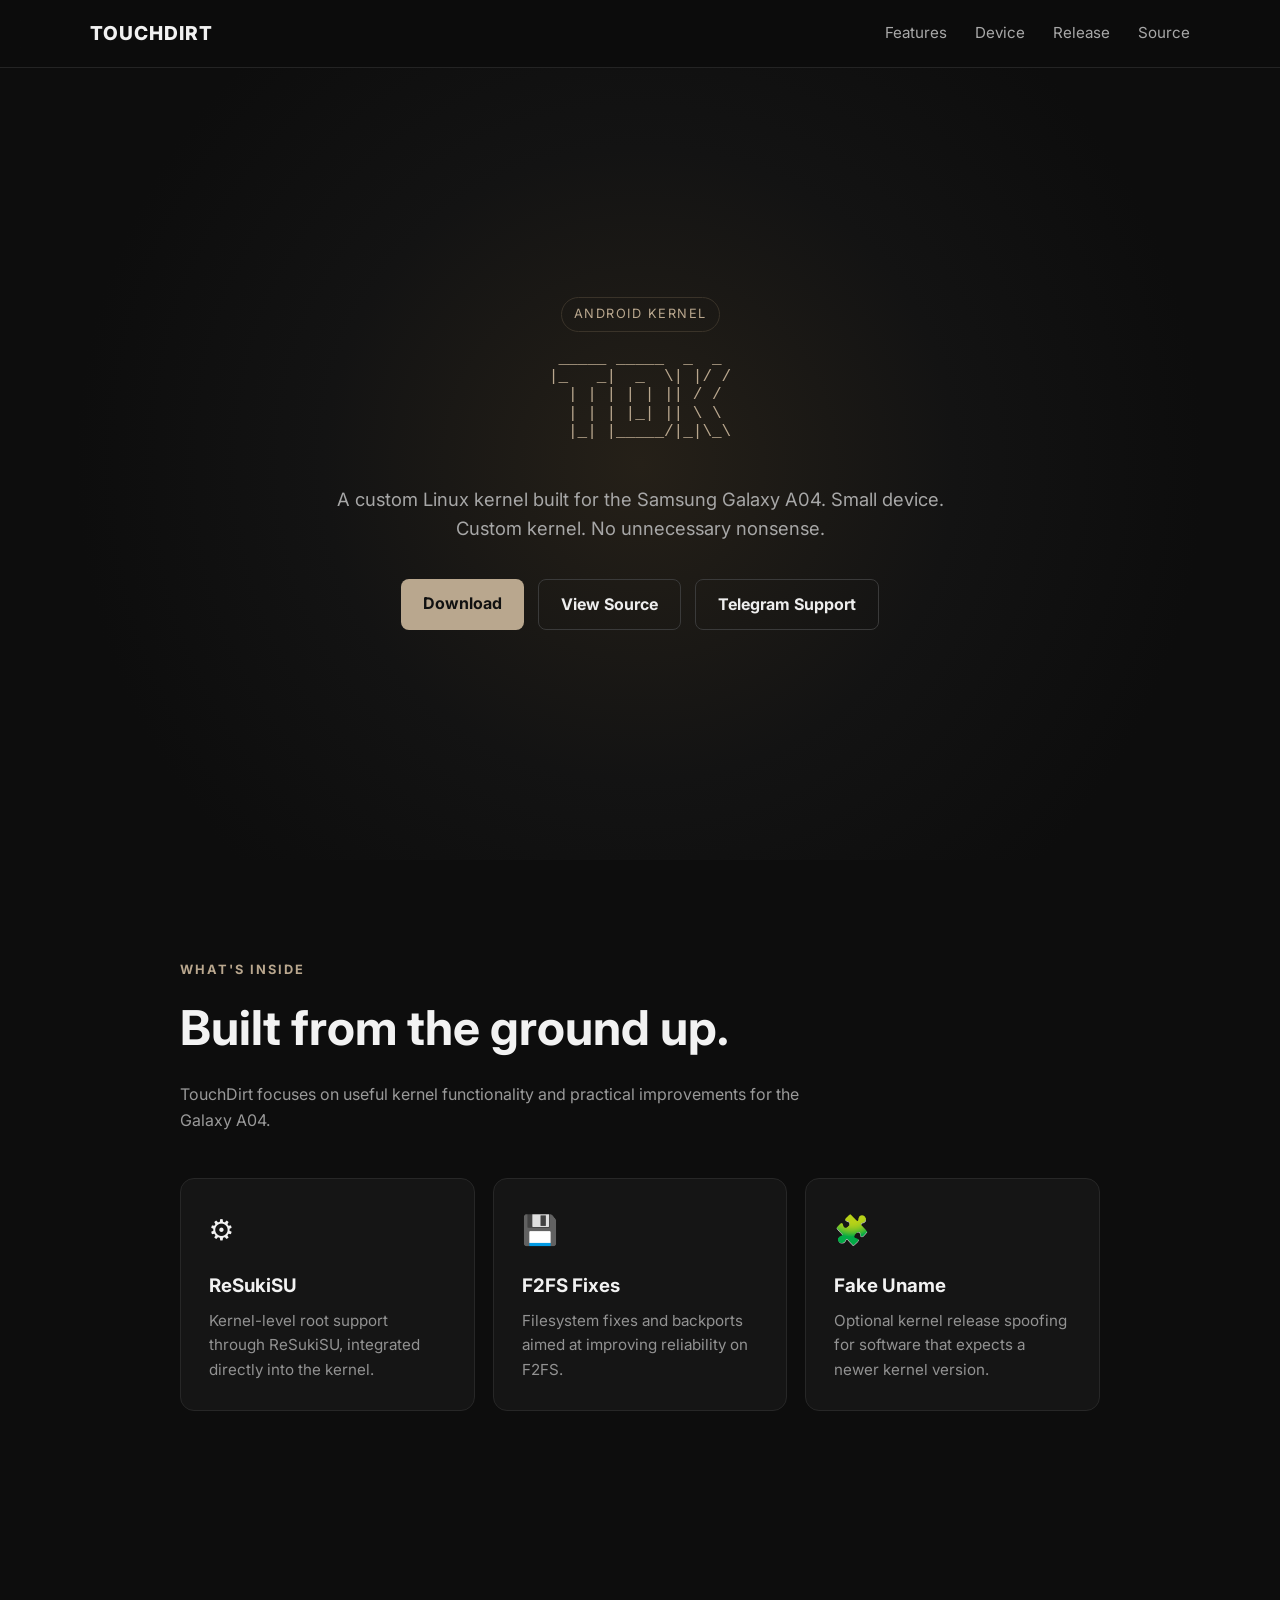
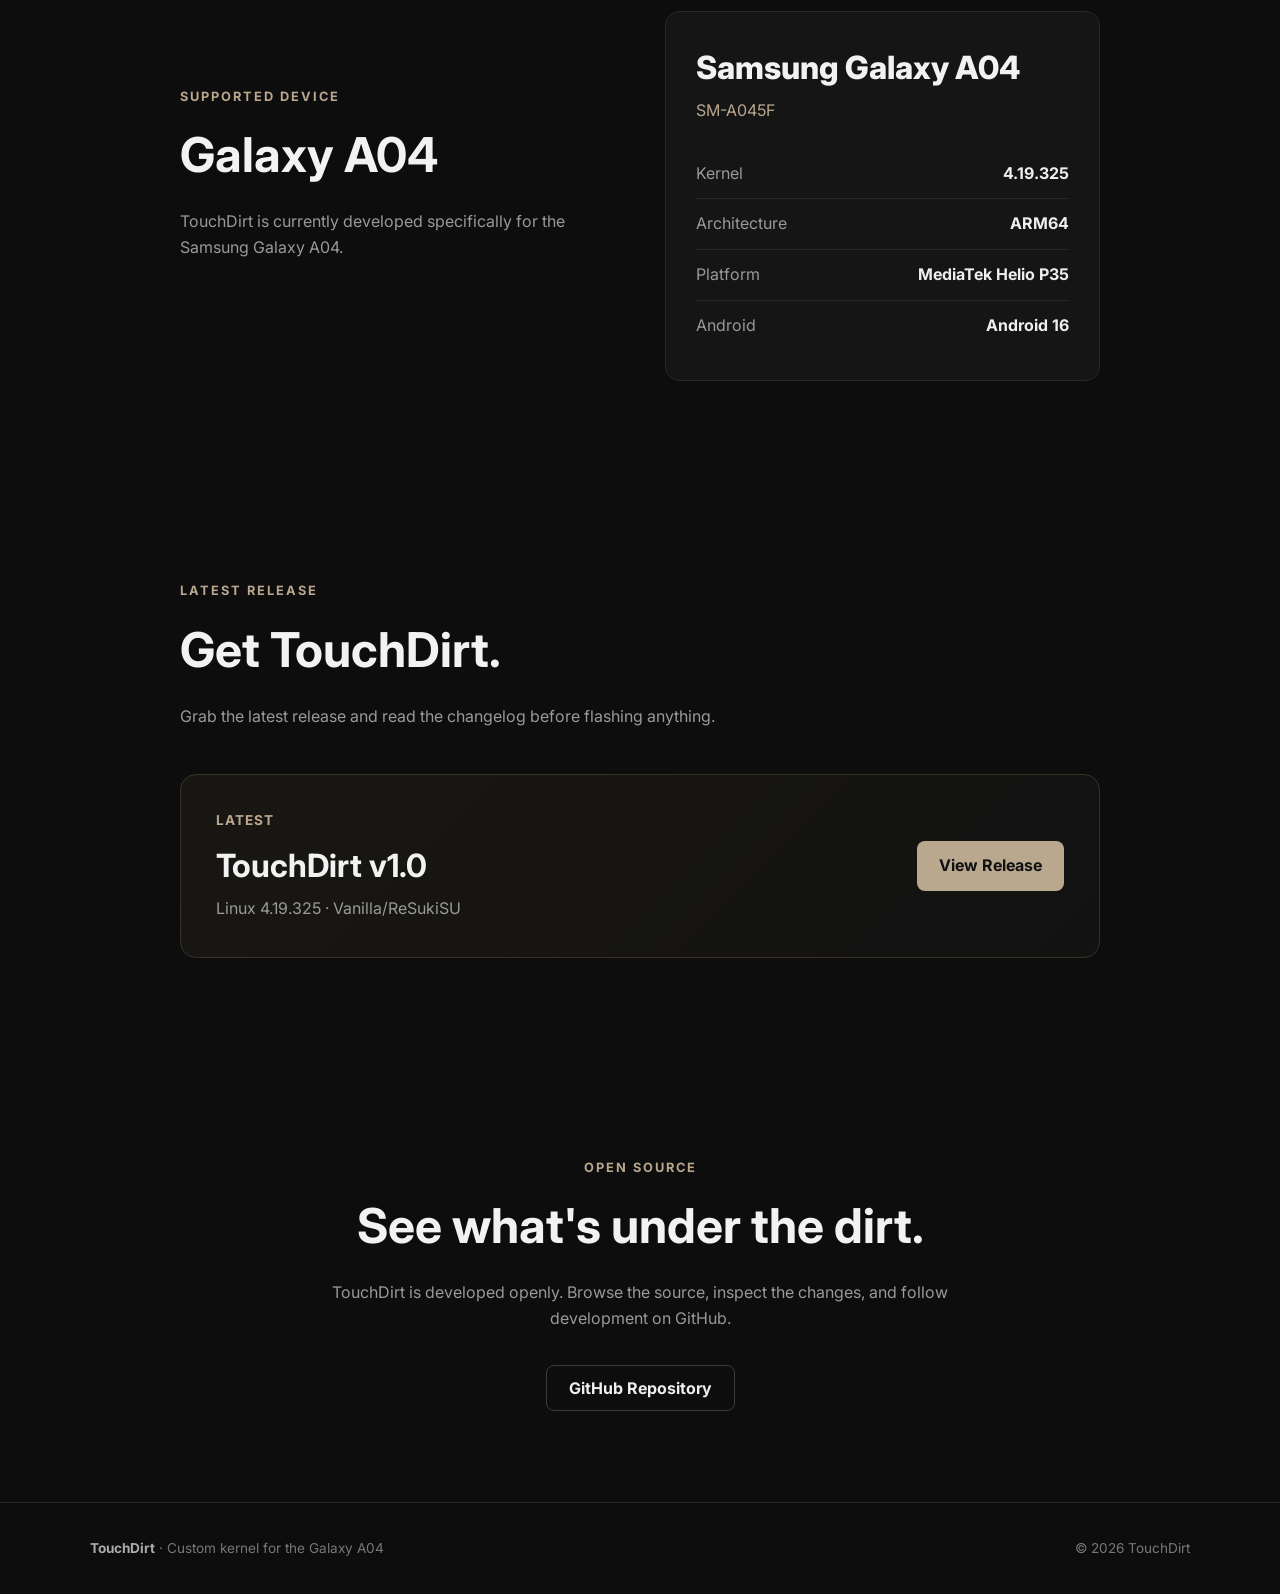
==== tdk/index.html @ be269071 "Update index.html" ====
<!DOCTYPE html>
<html lang="en">
<head>
    <meta charset="UTF-8">
    <meta name="viewport" content="width=device-width, initial-scale=1.0">

    <title>TouchDirt</title>

    <link rel="icon" href="favicon.png" type="image/png">

    <link rel="preconnect" href="https://fonts.googleapis.com">
    <link rel="preconnect" href="https://fonts.gstatic.com" crossorigin>
    <link href="https://fonts.googleapis.com/css2?family=Inter:wght@400;500;600;700;800&display=swap" rel="stylesheet">

    <style>
        * {
            box-sizing: border-box;
            margin: 0;
            padding: 0;
        }

        html {
            scroll-behavior: smooth;
        }

        body {
            font-family: Inter, system-ui, -apple-system, BlinkMacSystemFont, "Segoe UI", sans-serif;
            background: #0d0d0d;
            color: #f2f2f2;
            line-height: 1.6;
        }

        a {
            color: inherit;
            text-decoration: none;
        }

        /* Navigation */

        nav {
            position: sticky;
            top: 0;
            z-index: 10;

            display: flex;
            justify-content: space-between;
            align-items: center;

            padding: 18px 7%;

            background: rgba(13, 13, 13, 0.85);
            backdrop-filter: blur(12px);

            border-bottom: 1px solid #242424;
        }

        .logo {
            font-size: 1.2rem;
            font-weight: 800;
            letter-spacing: 1px;
        }

        .nav-links {
            display: flex;
            gap: 28px;
            color: #a8a8a8;
            font-size: 0.95rem;
        }

        .nav-links a:hover {
            color: #ffffff;
        }

        @media (max-width: 700px) {
            nav {
                flex-direction: column;
                gap: 14px;
                padding: 16px 5%;
            }

            .nav-links {
                display: flex;
                flex-wrap: wrap;
                justify-content: center;
                gap: 10px 20px;
                width: 100%;
                max-width: 100%;
                box-sizing: border-box;
            }

            .nav-links a {
                white-space: normal;
            }
        }

        /* Hero */

        .hero {
            min-height: 88vh;

            display: flex;
            align-items: center;
            justify-content: center;

            text-align: center;

            padding: 80px 20px;

            background:
                radial-gradient(
                    circle at center,
                    #252018 0%,
                    #131313 42%,
                    #0d0d0d 75%
                );
        }

        .hero-content {
            max-width: 850px;
        }

        .eyebrow {
            display: inline-block;

            margin-bottom: 18px;
            padding: 6px 12px;

            border: 1px solid #3a3329;
            border-radius: 999px;

            color: #b9a78e;
            font-size: 0.8rem;
            letter-spacing: 1.5px;
            text-transform: uppercase;
        }

        .logo-art {
            margin-bottom: 25px;

            font-family: "Courier New", monospace;
            font-size: clamp(0.55rem, 2vw, 1rem);
            line-height: 1.15;

            color: #b9a78e;

            white-space: pre;
        }

        .hero p {
            max-width: 620px;
            margin: 0 auto 35px;

            color: #a7a7a7;
            font-size: 1.15rem;
        }

        .buttons {
            display: flex;
            justify-content: center;
            gap: 14px;
            flex-wrap: wrap;
        }

        .button {
            padding: 12px 22px;

            border-radius: 8px;

            font-weight: 700;

            transition:
                transform 0.2s ease,
                background 0.2s ease;
        }

        .button:hover {
            transform: translateY(-2px);
        }

        .button-primary {
            background: #b9a78e;
            color: #111111;
        }

        .button-primary:hover {
            background: #c9b99f;
        }

        .button-secondary {
            border: 1px solid #3a3a3a;
            color: #eeeeee;
        }

        .button-secondary:hover {
            background: #191919;
        }

        /* General sections */

        section {
            max-width: 1100px;
            margin: auto;
            padding: 100px 7%;
        }

        .section-label {
            color: #b9a78e;
            font-size: 0.8rem;
            font-weight: 700;
            letter-spacing: 2px;
            text-transform: uppercase;

            margin-bottom: 10px;
        }

        section h2 {
            font-size: clamp(2rem, 5vw, 3rem);
            margin-bottom: 15px;
        }

        .section-description {
            color: #999999;
            max-width: 650px;
            margin-bottom: 45px;
        }

        /* Features */

        .features {
            display: grid;
            grid-template-columns: repeat(3, 1fr);
            gap: 18px;
        }

        .card {
            padding: 28px;

            background: #151515;

            border: 1px solid #272727;
            border-radius: 14px;

            transition:
                transform 0.2s ease,
                border-color 0.2s ease;
        }

        .card:hover {
            transform: translateY(-4px);
            border-color: #4a4034;
        }

        .card-icon {
            font-size: 1.8rem;
            margin-bottom: 18px;
        }

        .card h3 {
            margin-bottom: 8px;
        }

        .card p {
            color: #929292;
            font-size: 0.95rem;
        }

        /* Device */

        .device {
            display: grid;
            grid-template-columns: 1fr 1fr;
            gap: 50px;
            align-items: center;
        }

        .device-info {
            padding: 30px;

            background: #151515;
            border: 1px solid #272727;
            border-radius: 14px;
        }

        .device-name {
            font-size: 2rem;
            font-weight: 800;
            margin-bottom: 5px;
        }

        .device-model {
            color: #b9a78e;
            margin-bottom: 25px;
        }

        .spec {
            display: flex;
            justify-content: space-between;

            padding: 12px 0;

            border-bottom: 1px solid #292929;

            color: #999999;
        }

        .spec:last-child {
            border-bottom: none;
        }

        .spec strong {
            color: #eeeeee;
        }

        /* Release */

        .release {
            display: flex;
            justify-content: space-between;
            align-items: center;
            gap: 30px;

            padding: 35px;

            background:
                linear-gradient(
                    135deg,
                    #191713,
                    #121212
                );

            border: 1px solid #393126;
            border-radius: 16px;
        }

        .release-version {
            color: #b9a78e;
            font-size: 0.85rem;
            font-weight: 700;
            letter-spacing: 1px;
            text-transform: uppercase;

            margin-bottom: 8px;
        }

        .release h3 {
            font-size: 2rem;
            margin-bottom: 5px;
        }

        .release p {
            color: #999999;
        }

        /* Source */

        .source {
            text-align: center;
        }

        .source .section-description {
            margin-left: auto;
            margin-right: auto;
        }

        /* Footer */

        footer {
            padding: 35px 7%;

            border-top: 1px solid #242424;

            color: #777777;
            font-size: 0.85rem;

            display: flex;
            justify-content: space-between;
            gap: 20px;
            flex-wrap: wrap;
        }

        footer strong {
            color: #aaaaaa;
        }

        /* Mobile */

        @media (max-width: 750px) {
            nav {
                padding: 16px 5%;
            }

            .nav-links {
                display: none;
            }

            section {
                padding: 75px 5%;
            }

            .features {
                grid-template-columns: 1fr;
            }

            .device {
                grid-template-columns: 1fr;
            }

            .release {
                flex-direction: column;
                align-items: flex-start;
            }

            .hero h1 {
                letter-spacing: -3px;
            }
        }
    </style>
</head>

<body>

    <!-- Navigation -->

    <nav>
        <a href="#" class="logo">TOUCHDIRT</a>

        <div class="nav-links">
            <a href="#features">Features</a>
            <a href="#device">Device</a>
            <a href="#release">Release</a>
            <a href="#source">Source</a>
        </div>
    </nav>


    <!-- Hero -->

    <header class="hero">

        <div class="hero-content">

            <div class="eyebrow">
                Android Kernel
            </div>

            <!-- DO NOT FIX THE SPACING. IT IS INTENTIONAL. -->
            <pre class="logo-art">
_____ _____  _  _
|_   _|  _  \| |/ /
 | | | | | || / /
 | | | |_| || \ \
  |_| |_____/|_|\_\
            </pre>

            <p>
                A custom Linux kernel built for the Samsung Galaxy A04.
                Small device. Custom kernel. No unnecessary nonsense.
            </p>

            <div class="buttons">

                <a
                    class="button button-primary"
                    href="#release"
                >
                    Download
                </a>

                <a
                    class="button button-secondary"
                    href="https://github.com/DaniTheSillyFem/android_kernel_samsung_a04"
                >
                    View Source
                </a>

                <a
                    class="button button-secondary"
                    href="https://t.me/touchdirtkernel"
                >
                    Telegram Support
                </a>

            </div>

        </div>

    </header>


    <!-- Features -->

    <section id="features">

        <div class="section-label">
            What's inside
        </div>

        <h2>
            Built from the ground up.
        </h2>

        <p class="section-description">
            TouchDirt focuses on useful kernel functionality and
            practical improvements for the Galaxy A04.
        </p>

        <div class="features">

            <article class="card">

                <div class="card-icon">⚙️</div>

                <h3>ReSukiSU</h3>

                <p>
                    Kernel-level root support through ReSukiSU,
                    integrated directly into the kernel.
                </p>

            </article>


            <article class="card">

                <div class="card-icon">💾</div>

                <h3>F2FS Fixes</h3>

                <p>
                    Filesystem fixes and backports aimed at
                    improving reliability on F2FS.
                </p>

            </article>


            <article class="card">

                <div class="card-icon">🧩</div>

                <h3>Fake Uname</h3>

                <p>
                    Optional kernel release spoofing for software
                    that expects a newer kernel version.
                </p>

            </article>

        </div>

    </section>


    <!-- Device -->

    <section id="device">

        <div class="device">

            <div>

                <div class="section-label">
                    Supported device
                </div>

                <h2>
                    Galaxy A04
                </h2>

                <p class="section-description">
                    TouchDirt is currently developed specifically
                    for the Samsung Galaxy A04.
                </p>

            </div>


            <div class="device-info">

                <div class="device-name">
                    Samsung Galaxy A04
                </div>

                <div class="device-model">
                    SM-A045F
                </div>

                <div class="spec">
                    <span>Kernel</span>
                    <strong>4.19.325</strong>
                </div>

                <div class="spec">
                    <span>Architecture</span>
                    <strong>ARM64</strong>
                </div>

                <div class="spec">
                    <span>Platform</span>
                    <strong>MediaTek Helio P35</strong>
                </div>

                <div class="spec">
                    <span>Android</span>
                    <strong>Android 16</strong>
                </div>

            </div>

        </div>

    </section>


    <!-- Release -->

    <section id="release">

        <div class="section-label">
            Latest release
        </div>

        <h2>
            Get TouchDirt.
        </h2>

        <p class="section-description">
            Grab the latest release and read the changelog before
            flashing anything.
        </p>

        <div class="release">

            <div>

                <div class="release-version">
                    Latest
                </div>

                <h3>
                    TouchDirt v1.0
                </h3>

                <p>
                    Linux 4.19.325 · Vanilla/ReSukiSU
                </p>

            </div>

            <!-- Replace this with your release URL -->

            <a
                class="button button-primary"
                href="https://github.com/DaniTheSillyFem/android_kernel_samsung_a04/releases"
            >
                View Release
            </a>

        </div>

    </section>


    <!-- Source -->

    <section id="source" class="source">

        <div class="section-label">
            Open source
        </div>

        <h2>
            See what's under the dirt.
        </h2>

        <p class="section-description">
            TouchDirt is developed openly. Browse the source,
            inspect the changes, and follow development on GitHub.
        </p>

        <!-- Replace with your repository -->

        <a
            class="button button-secondary"
            href="https://github.com/"
        >
            GitHub Repository
        </a>

    </section>


    <!-- Footer -->

    <footer>

        <div>
            <strong>TouchDirt</strong>
            · Custom kernel for the Galaxy A04
        </div>

        <div>
            © 2026 TouchDirt
        </div>

    </footer>

</body>
</html>
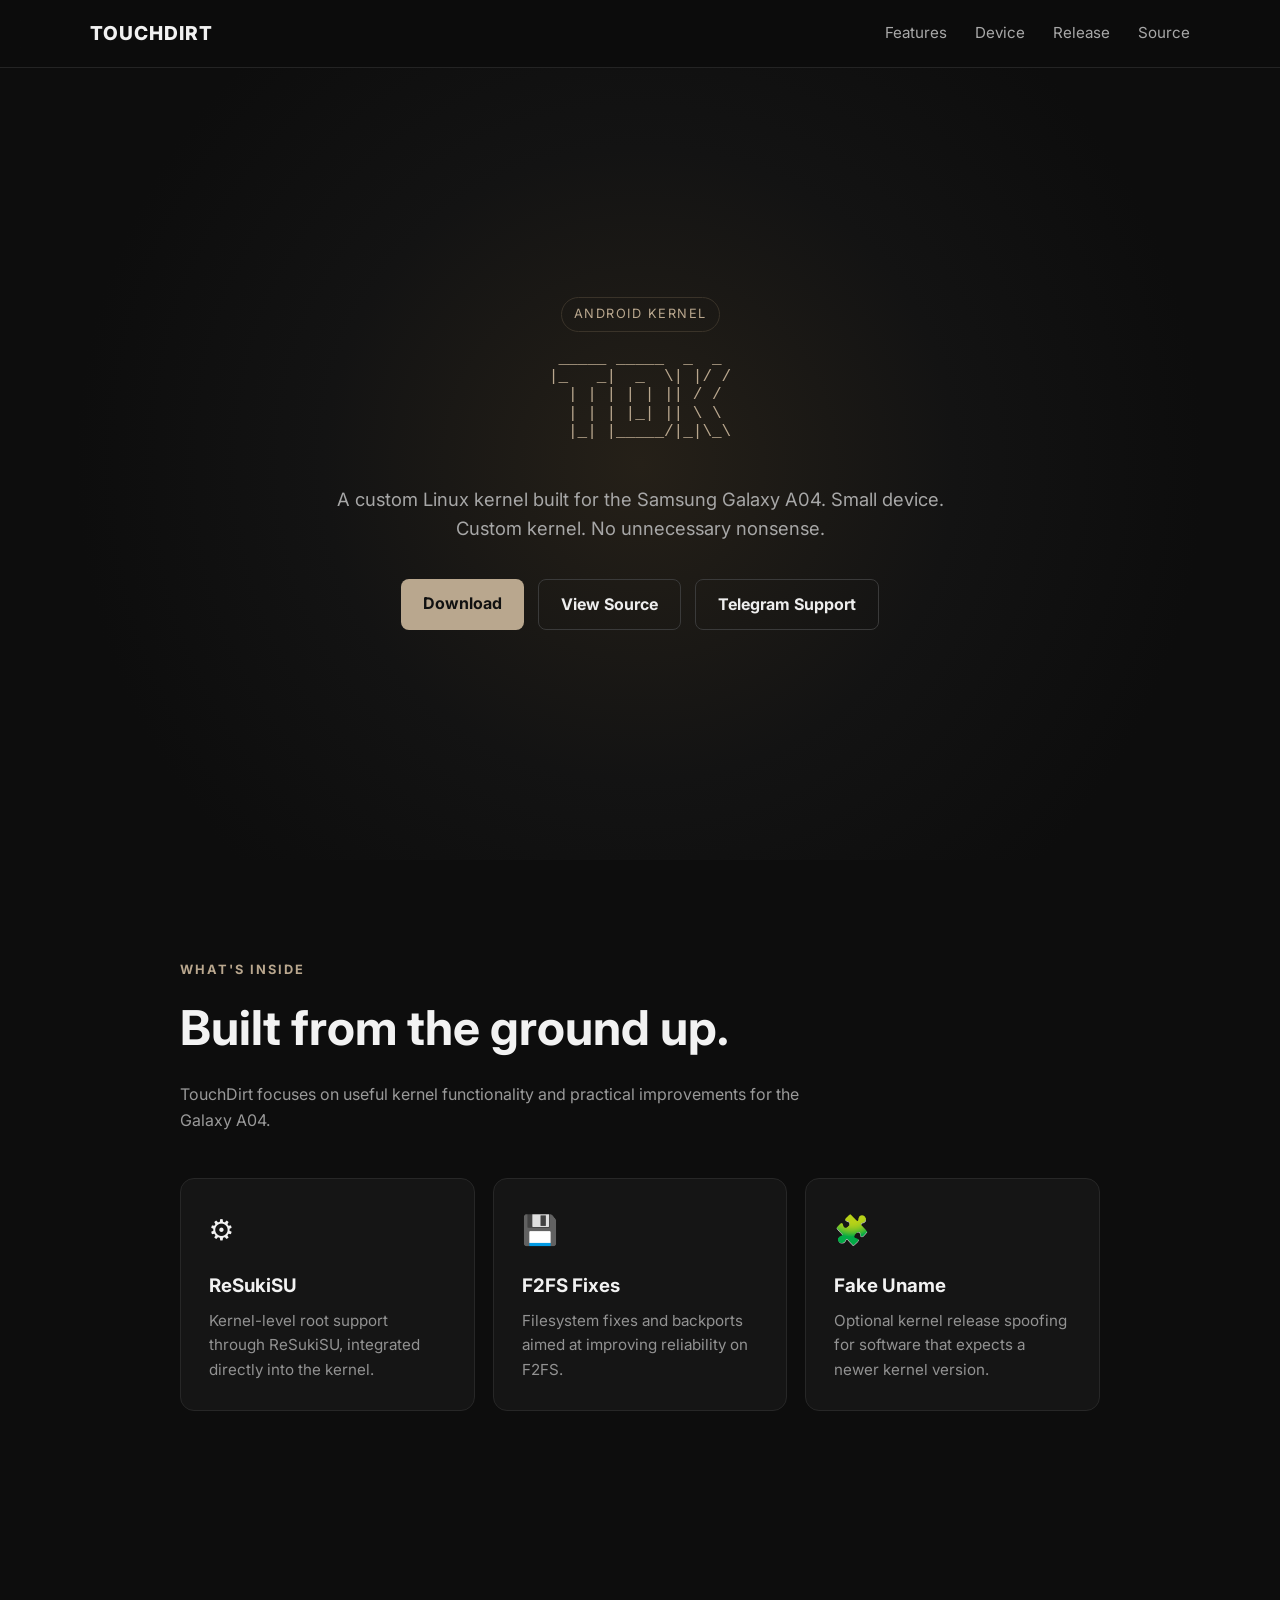
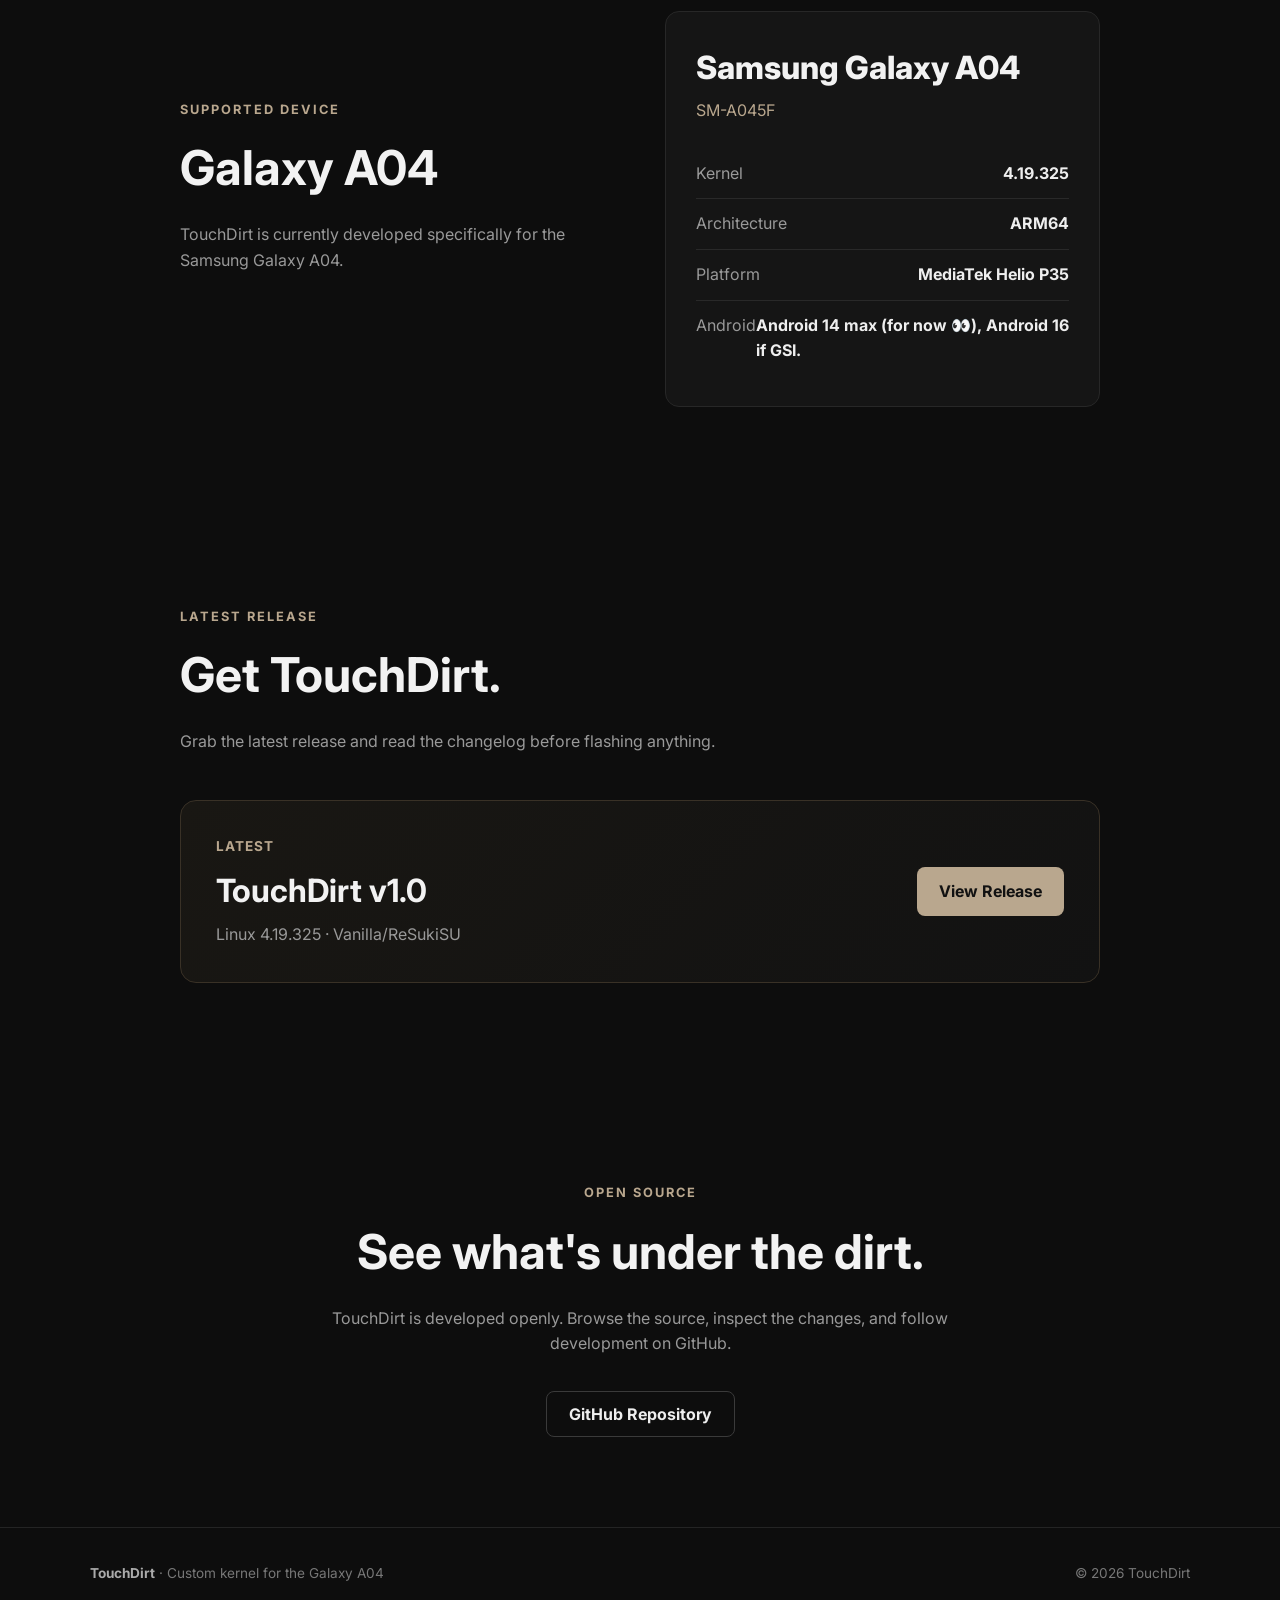
==== commit 3e9e0e68: "add" ====
--- a/tdk/index.html
+++ b/tdk/index.html
@@ -71,25 +71,53 @@
             color: #ffffff;
         }
 
+        .menu-toggle {
+            display: none;
+        }
+
         @media (max-width: 700px) {
             nav {
+                position: sticky;
+                top: 0;
+
+                display: grid;
+                grid-template-columns: 1fr auto;
+                align-items: center;
+
+                padding: 16px 5%;
+            }
+
+            .logo {
+                justify-self: start;
+            }
+
+            .menu-toggle {
+                display: block;
+
+                background: none;
+                border: none;
+                color: #ffffff;
+
+                font-size: 1.6rem;
+                line-height: 1;
+                cursor: pointer;
+            }
+
+            .nav-links {
+                display: none;
+
+                grid-column: 1 / -1;
+                width: 100%;
+
                 flex-direction: column;
-                gap: 14px;
-                padding: 16px 5%;
-            }
-
-            .nav-links {
+                align-items: center;
+
+                gap: 16px;
+                padding-top: 12px;
+            }
+
+            .nav-links.open {
                 display: flex;
-                flex-wrap: wrap;
-                justify-content: center;
-                gap: 10px 20px;
-                width: 100%;
-                max-width: 100%;
-                box-sizing: border-box;
-            }
-
-            .nav-links a {
-                white-space: normal;
             }
         }
 
@@ -423,6 +451,10 @@
 
     <nav>
         <a href="#" class="logo">TOUCHDIRT</a>
+
+        <button class="menu-toggle" aria-label="Open navigation">
+            ☰
+        </button>
 
         <div class="nav-links">
             <a href="#features">Features</a>
@@ -603,7 +635,7 @@
 
                 <div class="spec">
                     <span>Android</span>
-                    <strong>Android 16</strong>
+                    <strong>Android 14 max (for now 👀), Android 16 if GSI.</strong>
                 </div>
 
             </div>
@@ -706,5 +738,14 @@
 
     </footer>
 
+    <script>
+        const menuToggle = document.querySelector(".menu-toggle");
+        const navLinks = document.querySelector(".nav-links");
+
+        menuToggle.addEventListener("click", () => {
+            navLinks.classList.toggle("open");
+        });
+    </script>
+
 </body>
 </html>
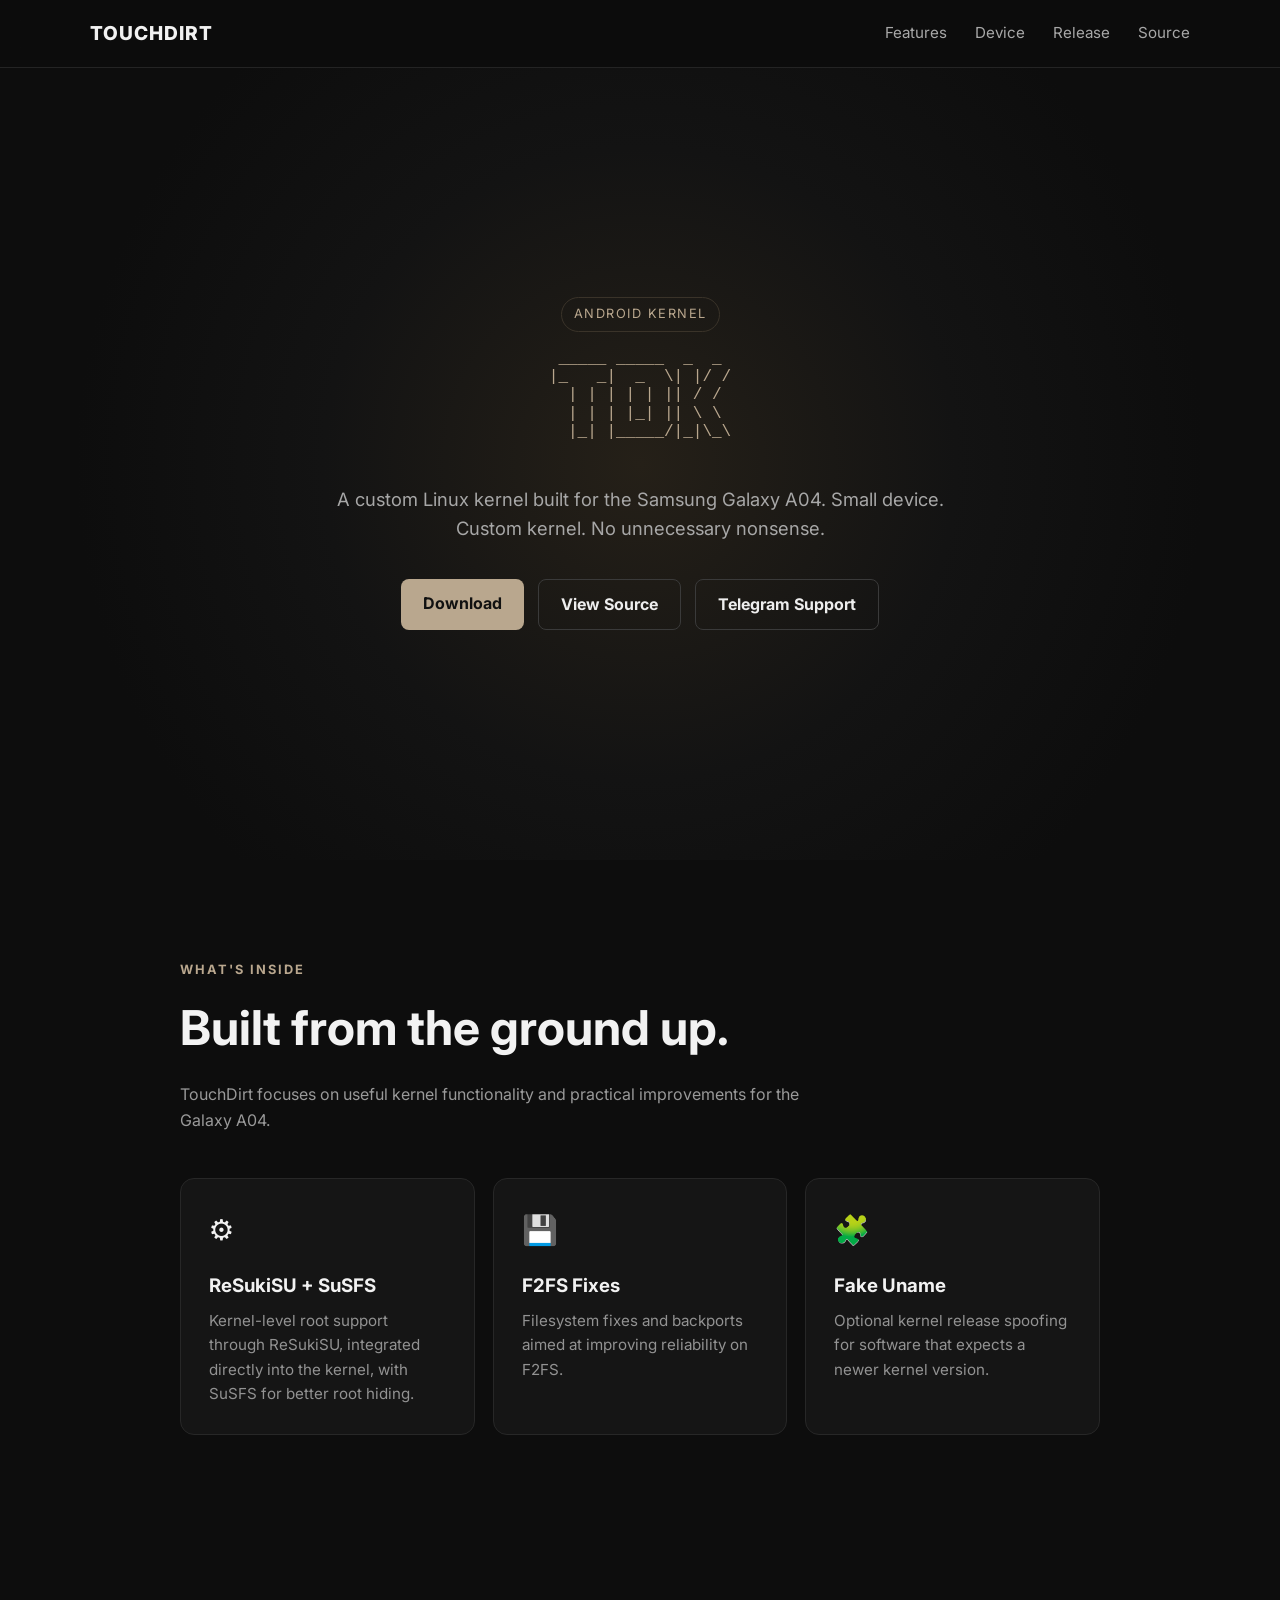
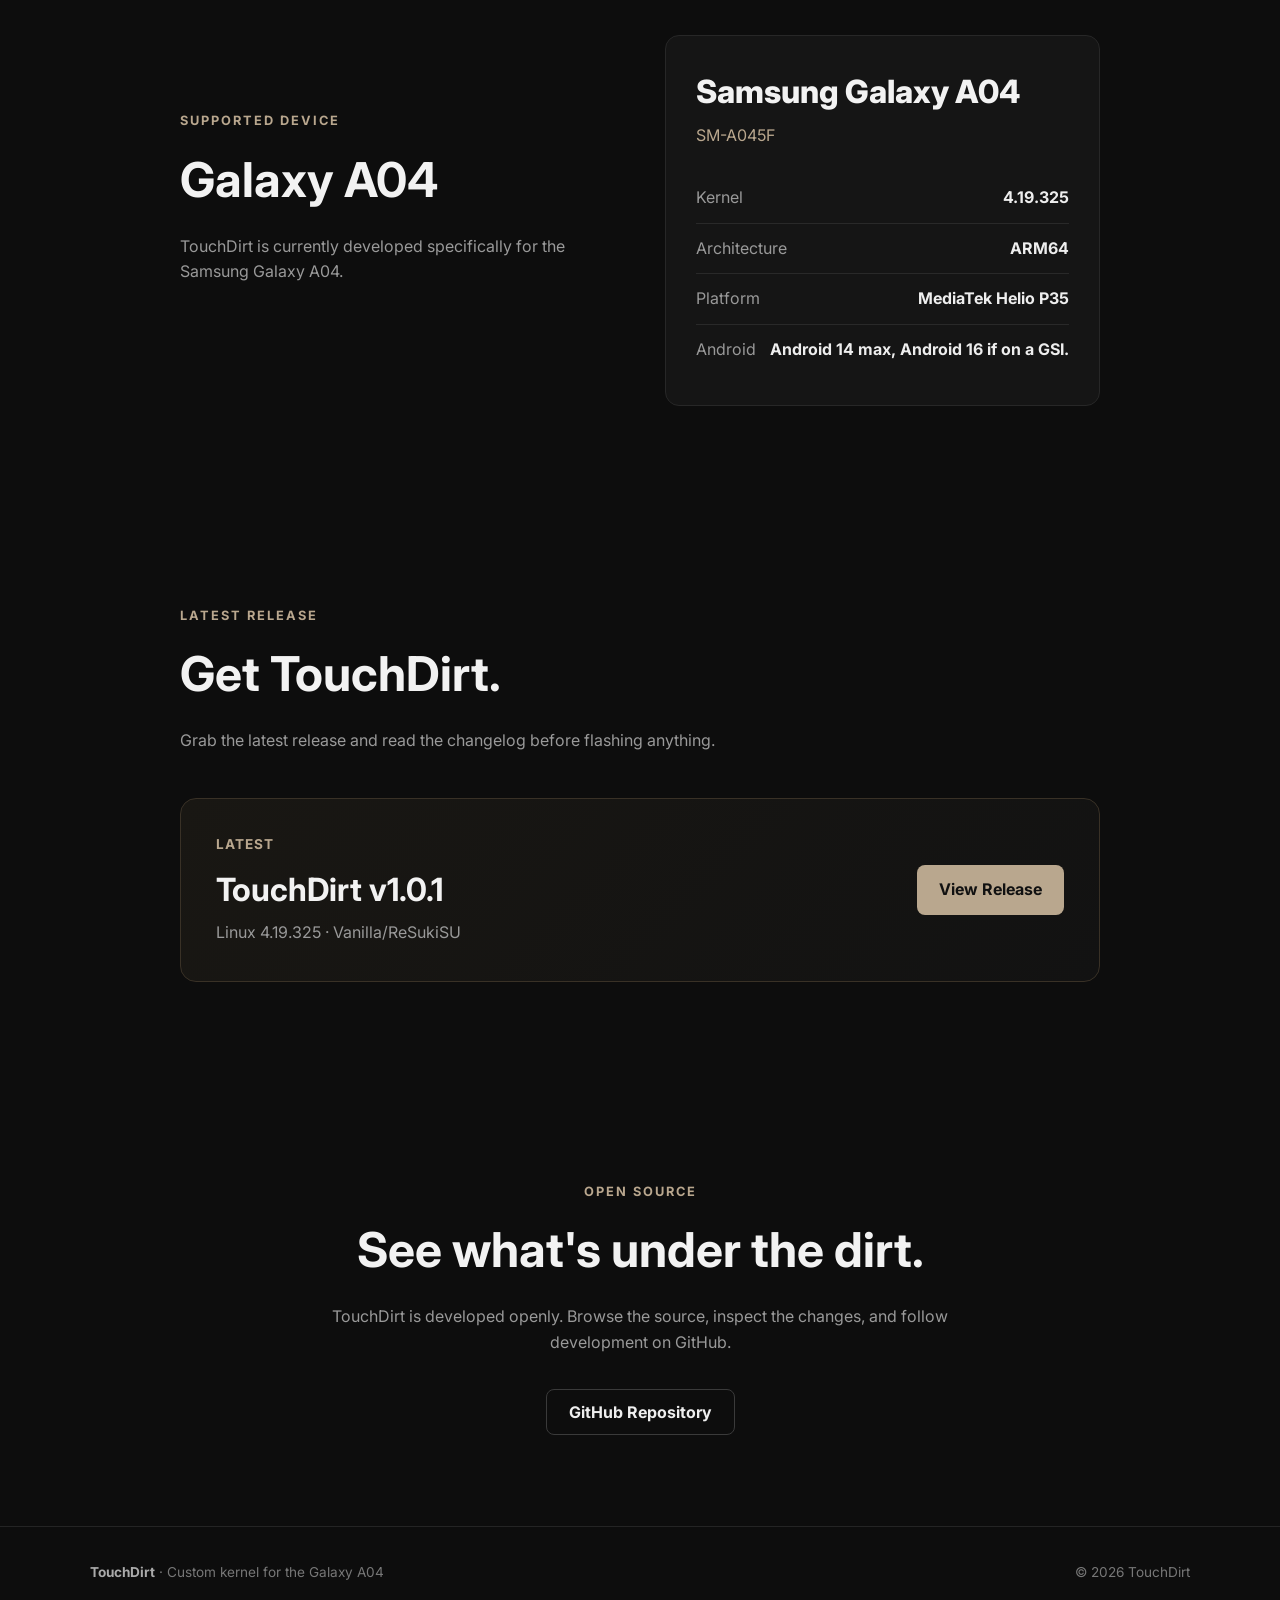
==== commit 9ec21219: "update" ====
--- a/tdk/index.html
+++ b/tdk/index.html
@@ -542,11 +542,12 @@
 
                 <div class="card-icon">⚙️</div>
 
-                <h3>ReSukiSU</h3>
+                <h3>ReSukiSU + SuSFS</h3>
 
                 <p>
                     Kernel-level root support through ReSukiSU,
-                    integrated directly into the kernel.
+                    integrated directly into the kernel,
+                    with SuSFS for better root hiding.
                 </p>
 
             </article>
@@ -635,7 +636,7 @@
 
                 <div class="spec">
                     <span>Android</span>
-                    <strong>Android 14 max (for now 👀), Android 16 if GSI.</strong>
+                    <strong>Android 14 max, Android 16 if on a GSI.</strong>
                 </div>
 
             </div>
@@ -671,7 +672,7 @@
                 </div>
 
                 <h3>
-                    TouchDirt v1.0
+                    TouchDirt v1.0.1
                 </h3>
 
                 <p>
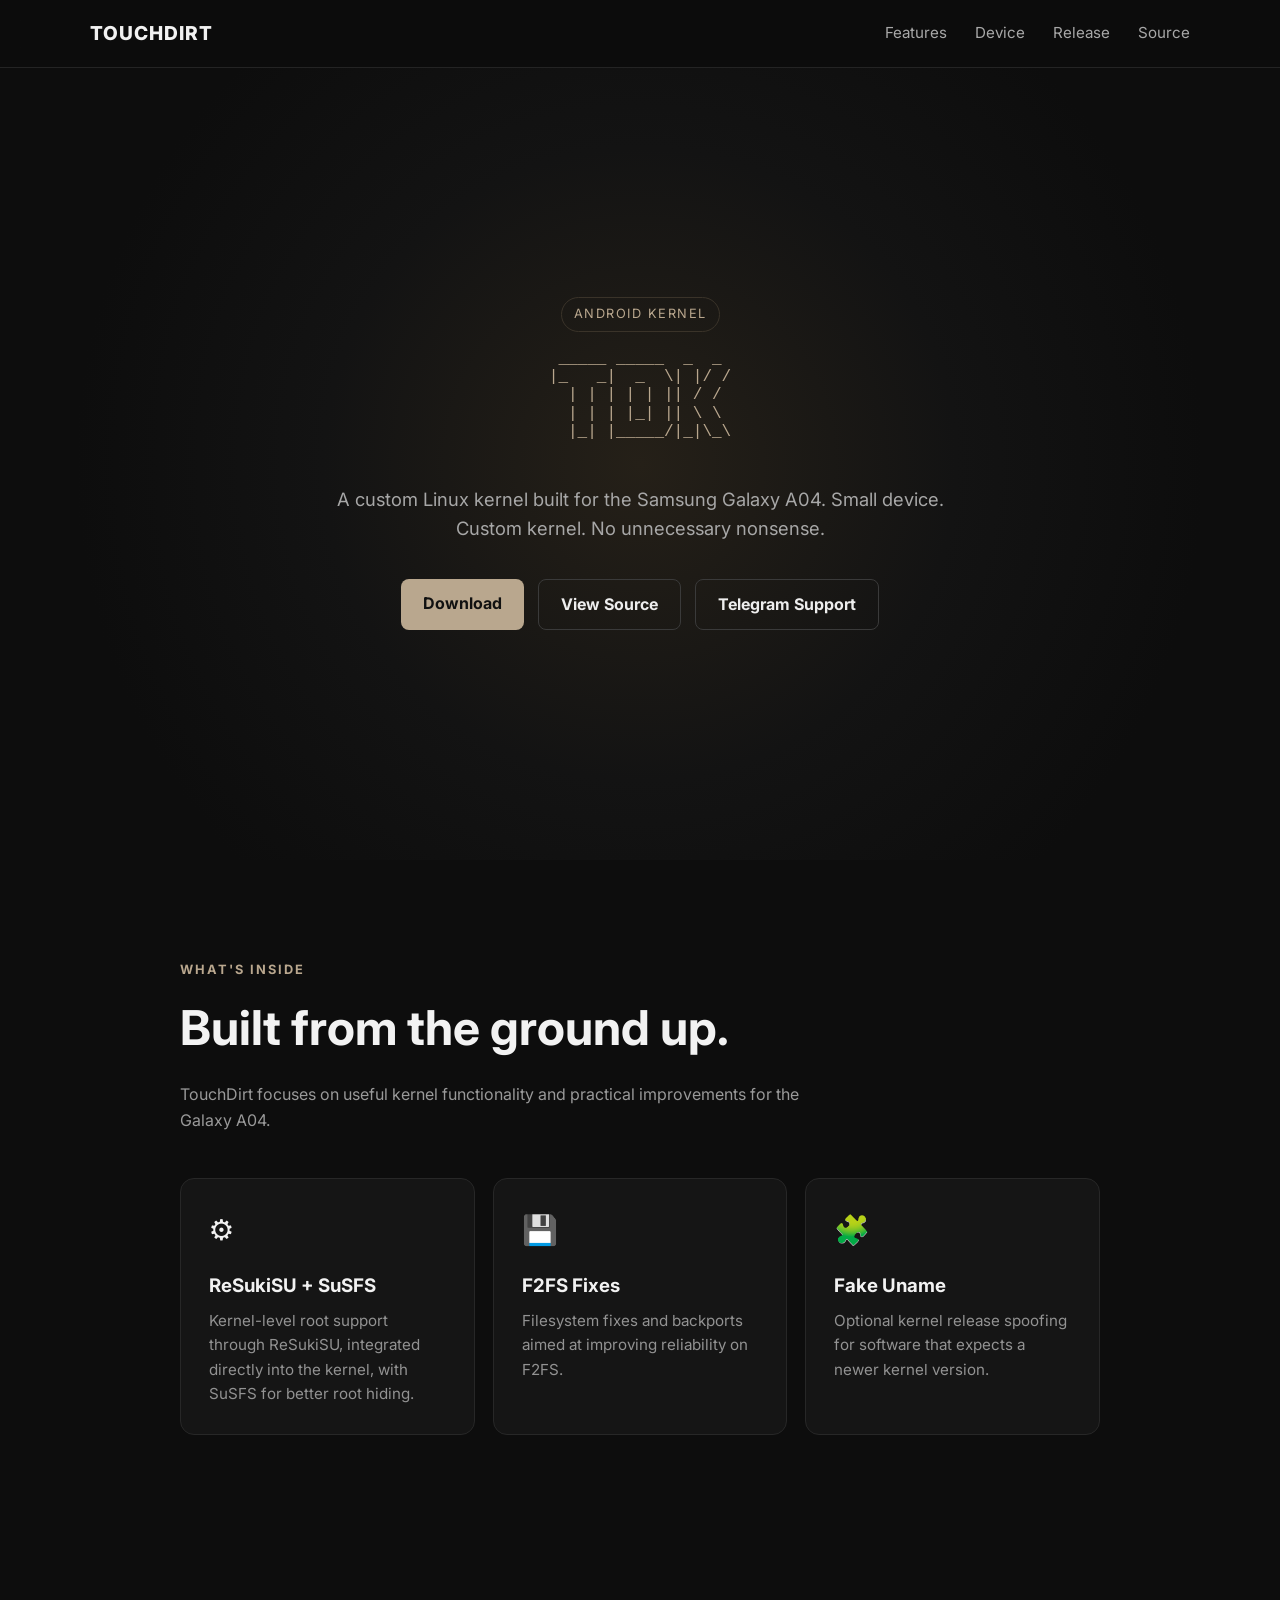
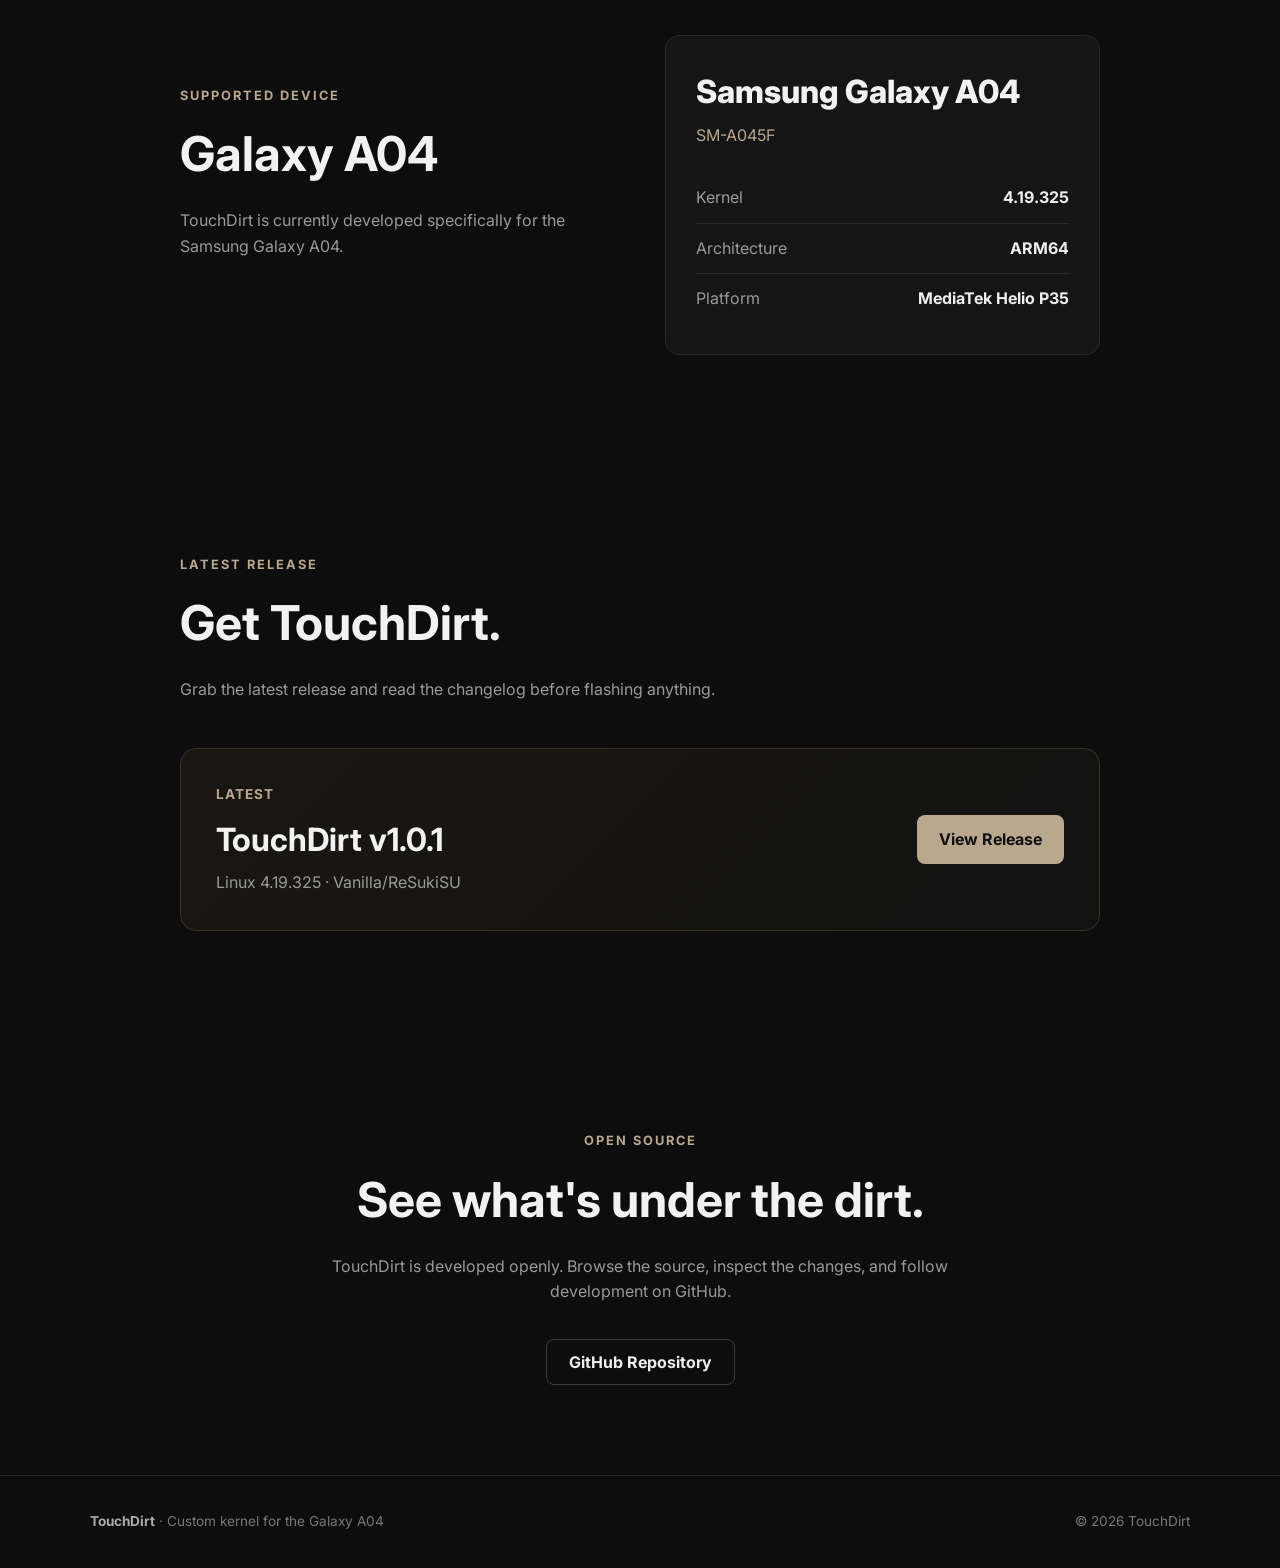
==== commit efac73c3: "update" ====
--- a/tdk/index.html
+++ b/tdk/index.html
@@ -634,11 +634,6 @@
                     <strong>MediaTek Helio P35</strong>
                 </div>
 
-                <div class="spec">
-                    <span>Android</span>
-                    <strong>Android 14 max, Android 16 if on a GSI.</strong>
-                </div>
-
             </div>
 
         </div>
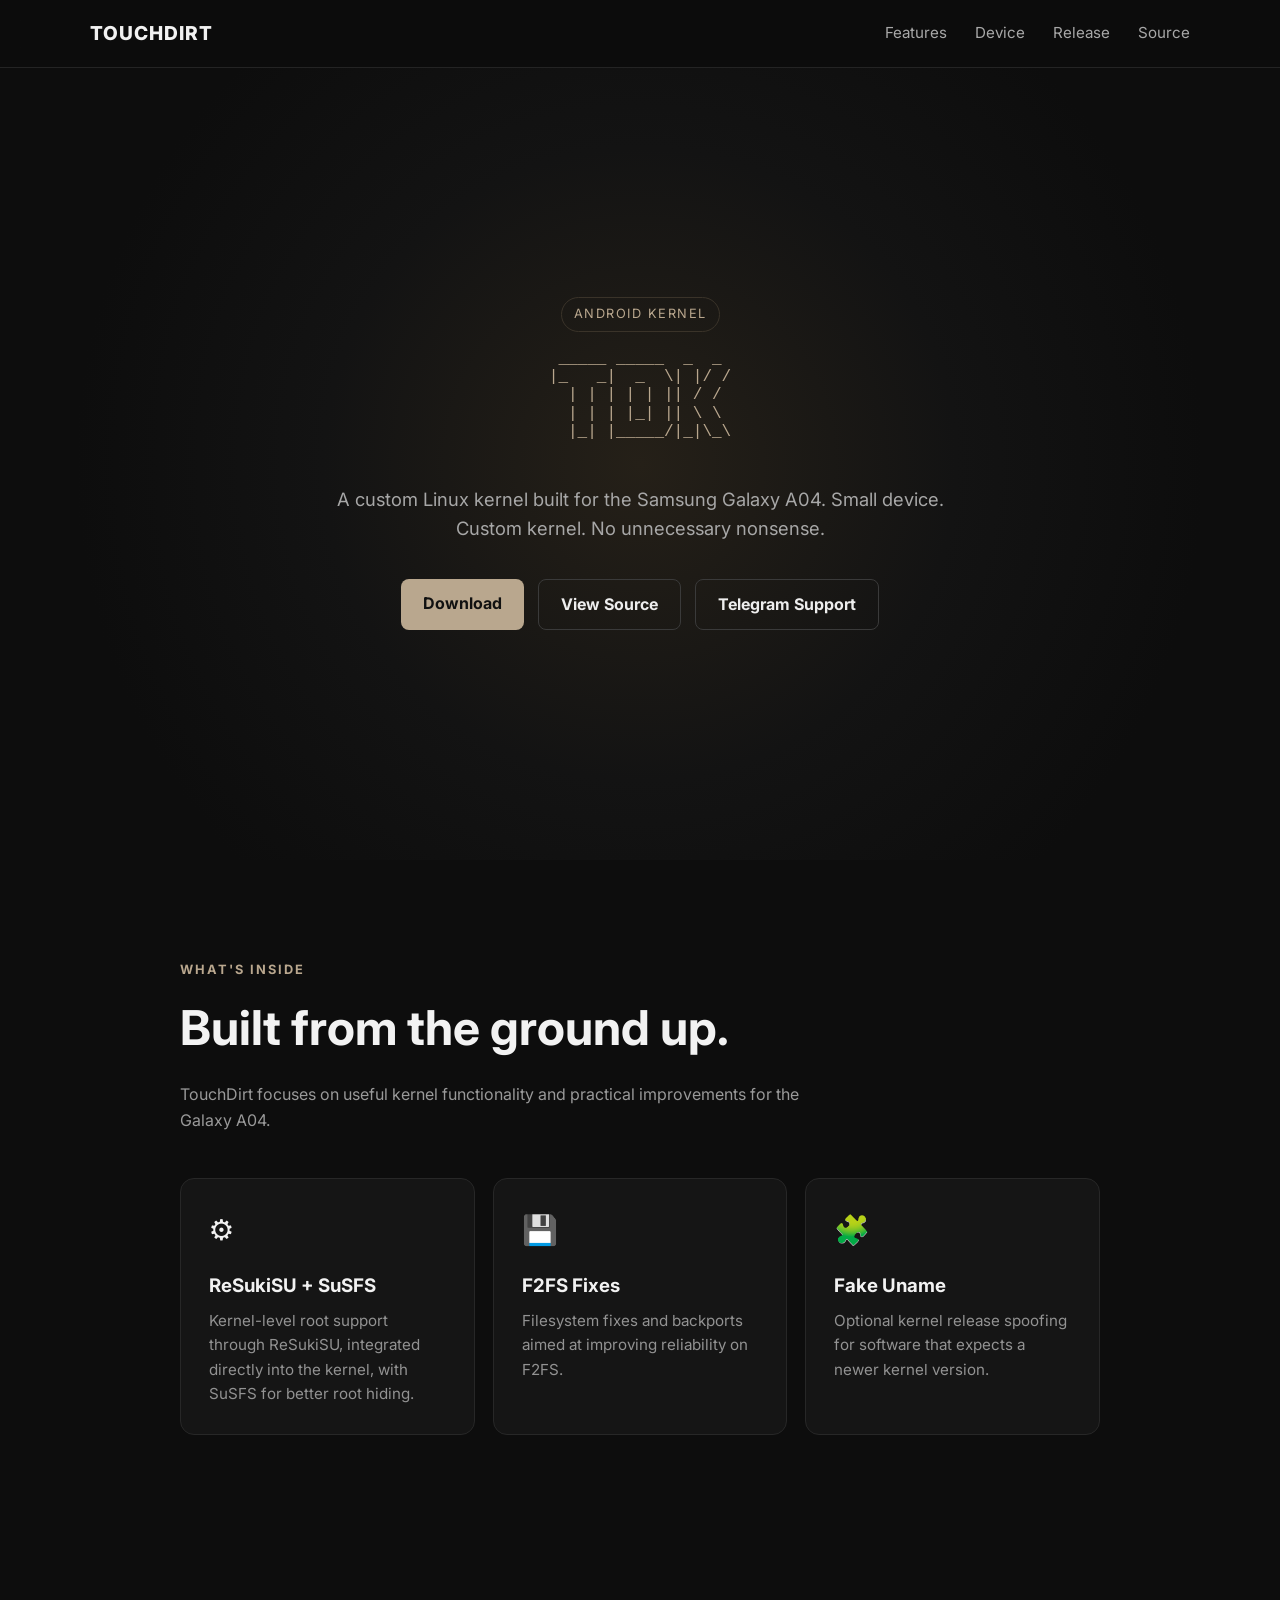
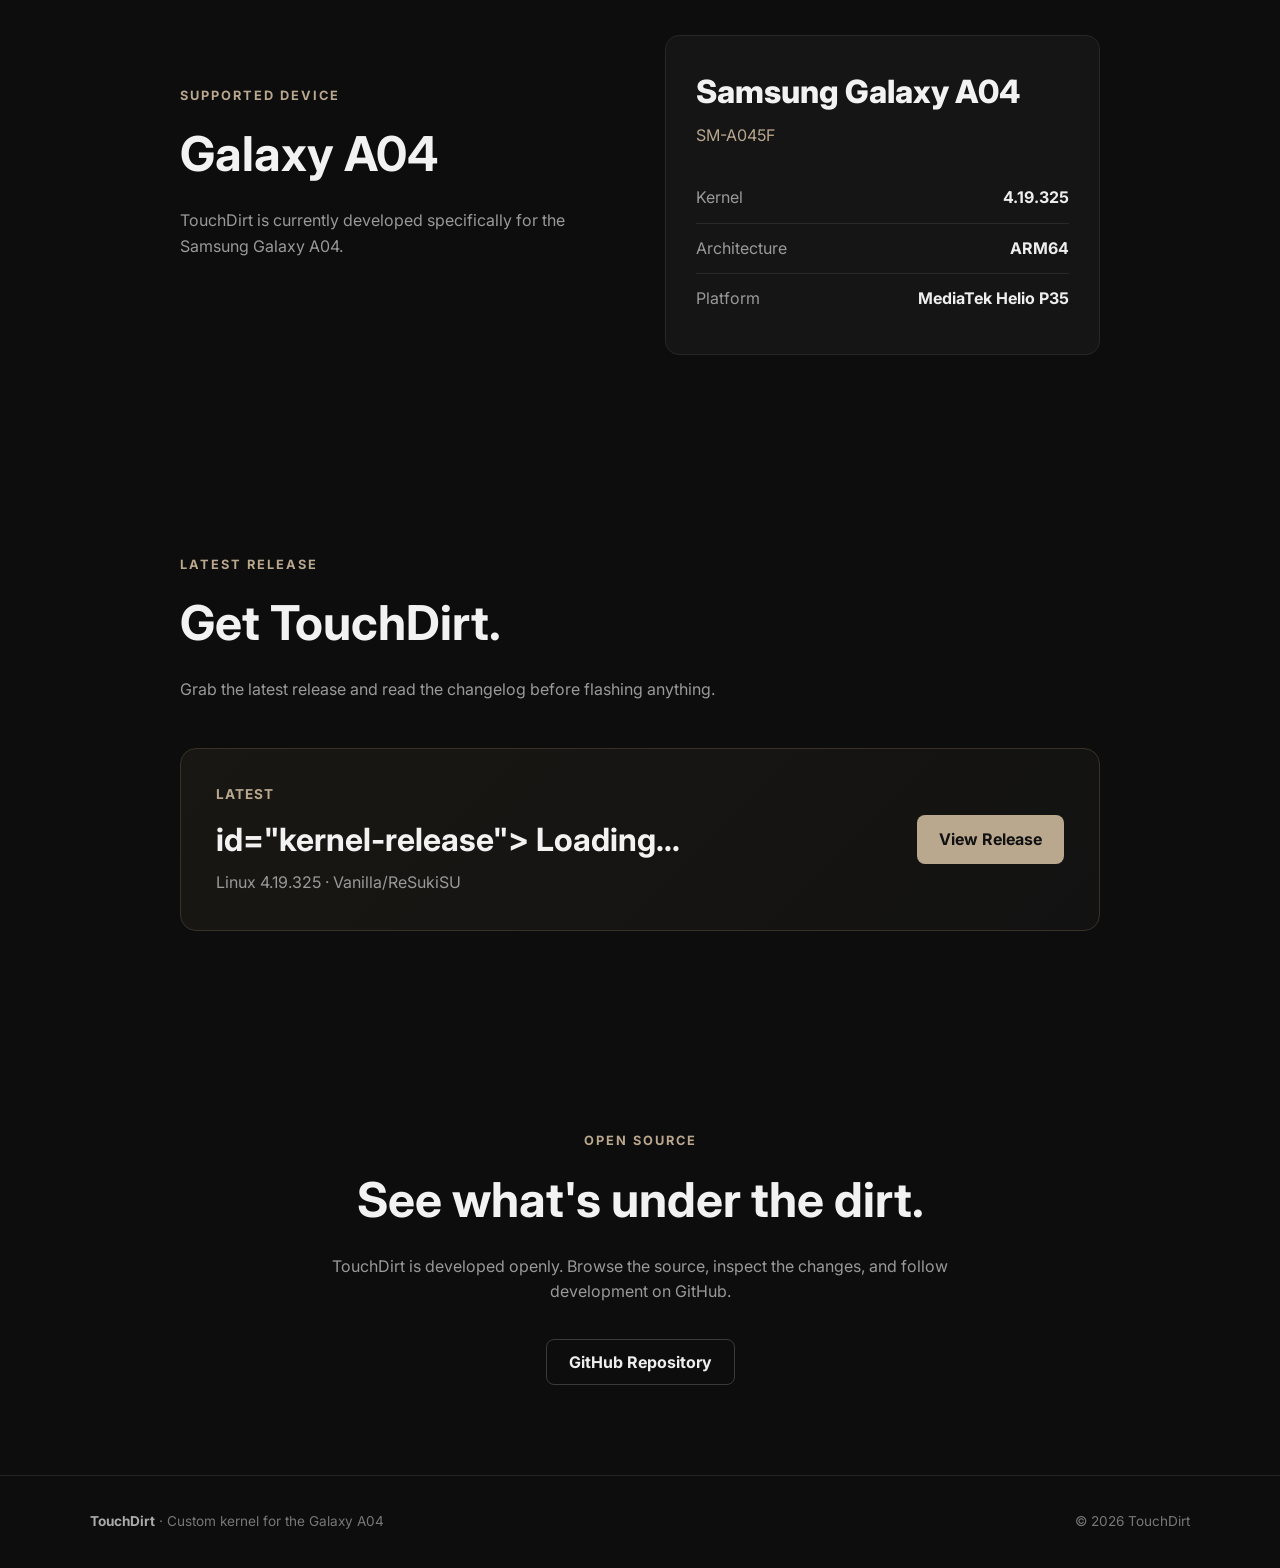
==== commit 2e711a66: "bump" ====
--- a/tdk/index.html
+++ b/tdk/index.html
@@ -666,8 +666,8 @@
                     Latest
                 </div>
 
-                <h3>
-                    TouchDirt v1.0.1
+                <h3> id="kernel-release">
+                   Loading...
                 </h3>
 
                 <p>
@@ -743,5 +743,17 @@
         });
     </script>
 
+    <script>
+    fetch("https://api.github.com/repos/DaniTheSillyFem/android_kernel_samsung_a04/releases/latest")
+        .then(response => response.json())
+        .then(release => {
+            document.getElementById("kernel-release").textContent = release.name;
+        })
+        .catch(error => {
+            console.error("Failed to fetch GitHub release:", error);
+            document.getElementById("kernel-release").textContent = "Unable to fetch release";
+        });
+    </script>
+
 </body>
 </html>
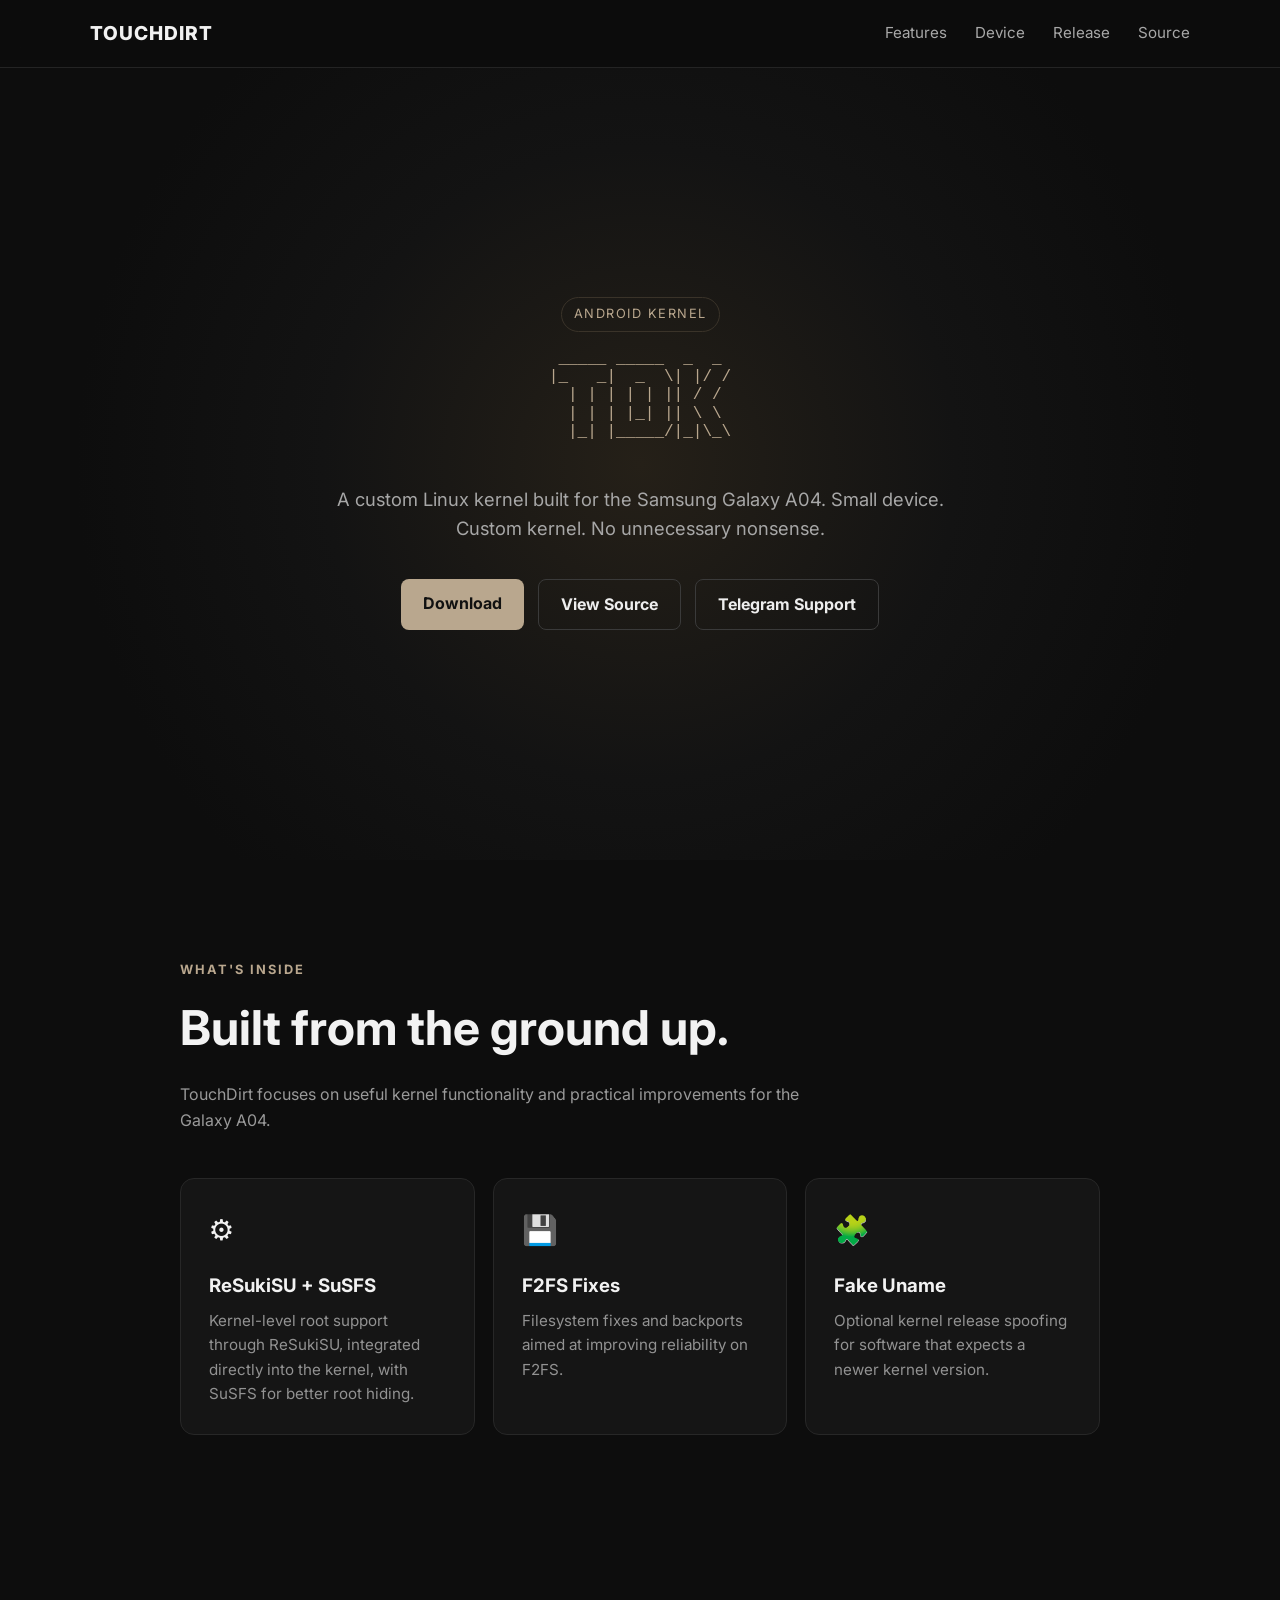
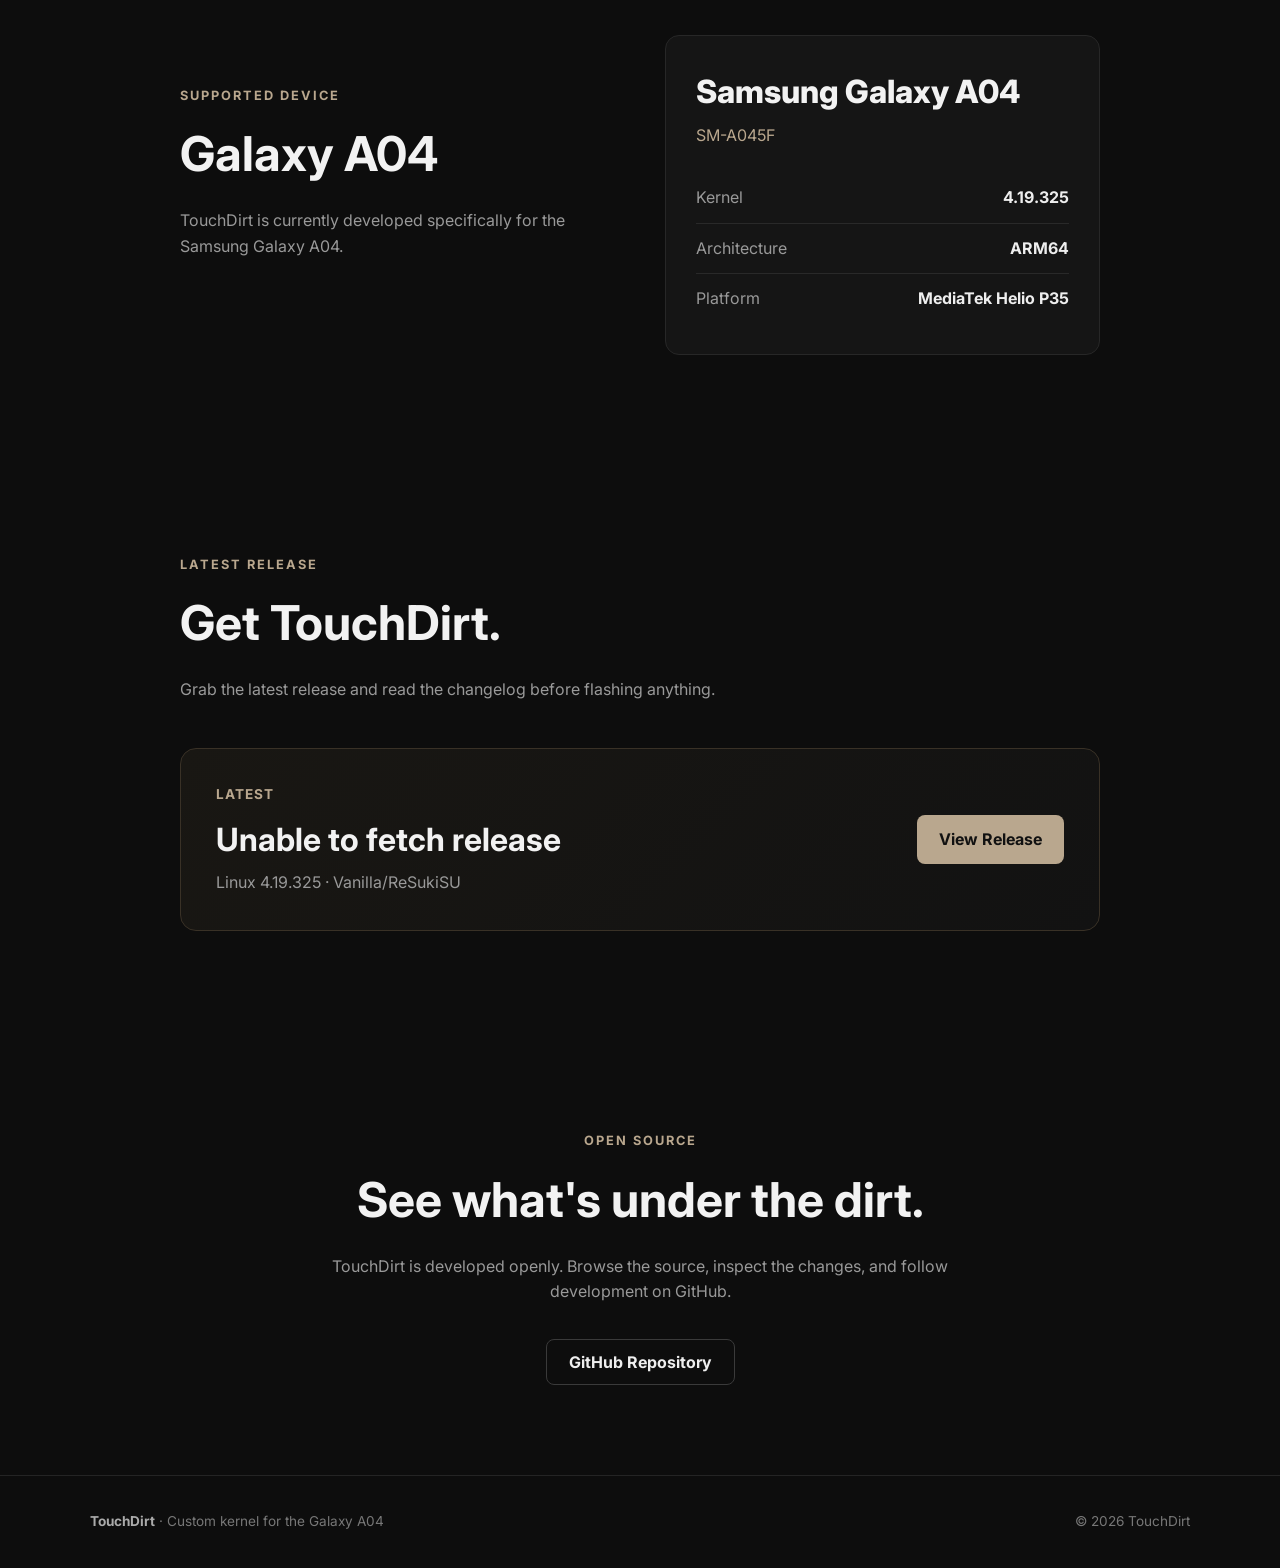
==== commit ce31140f: "bump" ====
--- a/tdk/index.html
+++ b/tdk/index.html
@@ -666,7 +666,7 @@
                     Latest
                 </div>
 
-                <h3> id="kernel-release">
+                <h3 id="kernel-release">
                    Loading...
                 </h3>
 
